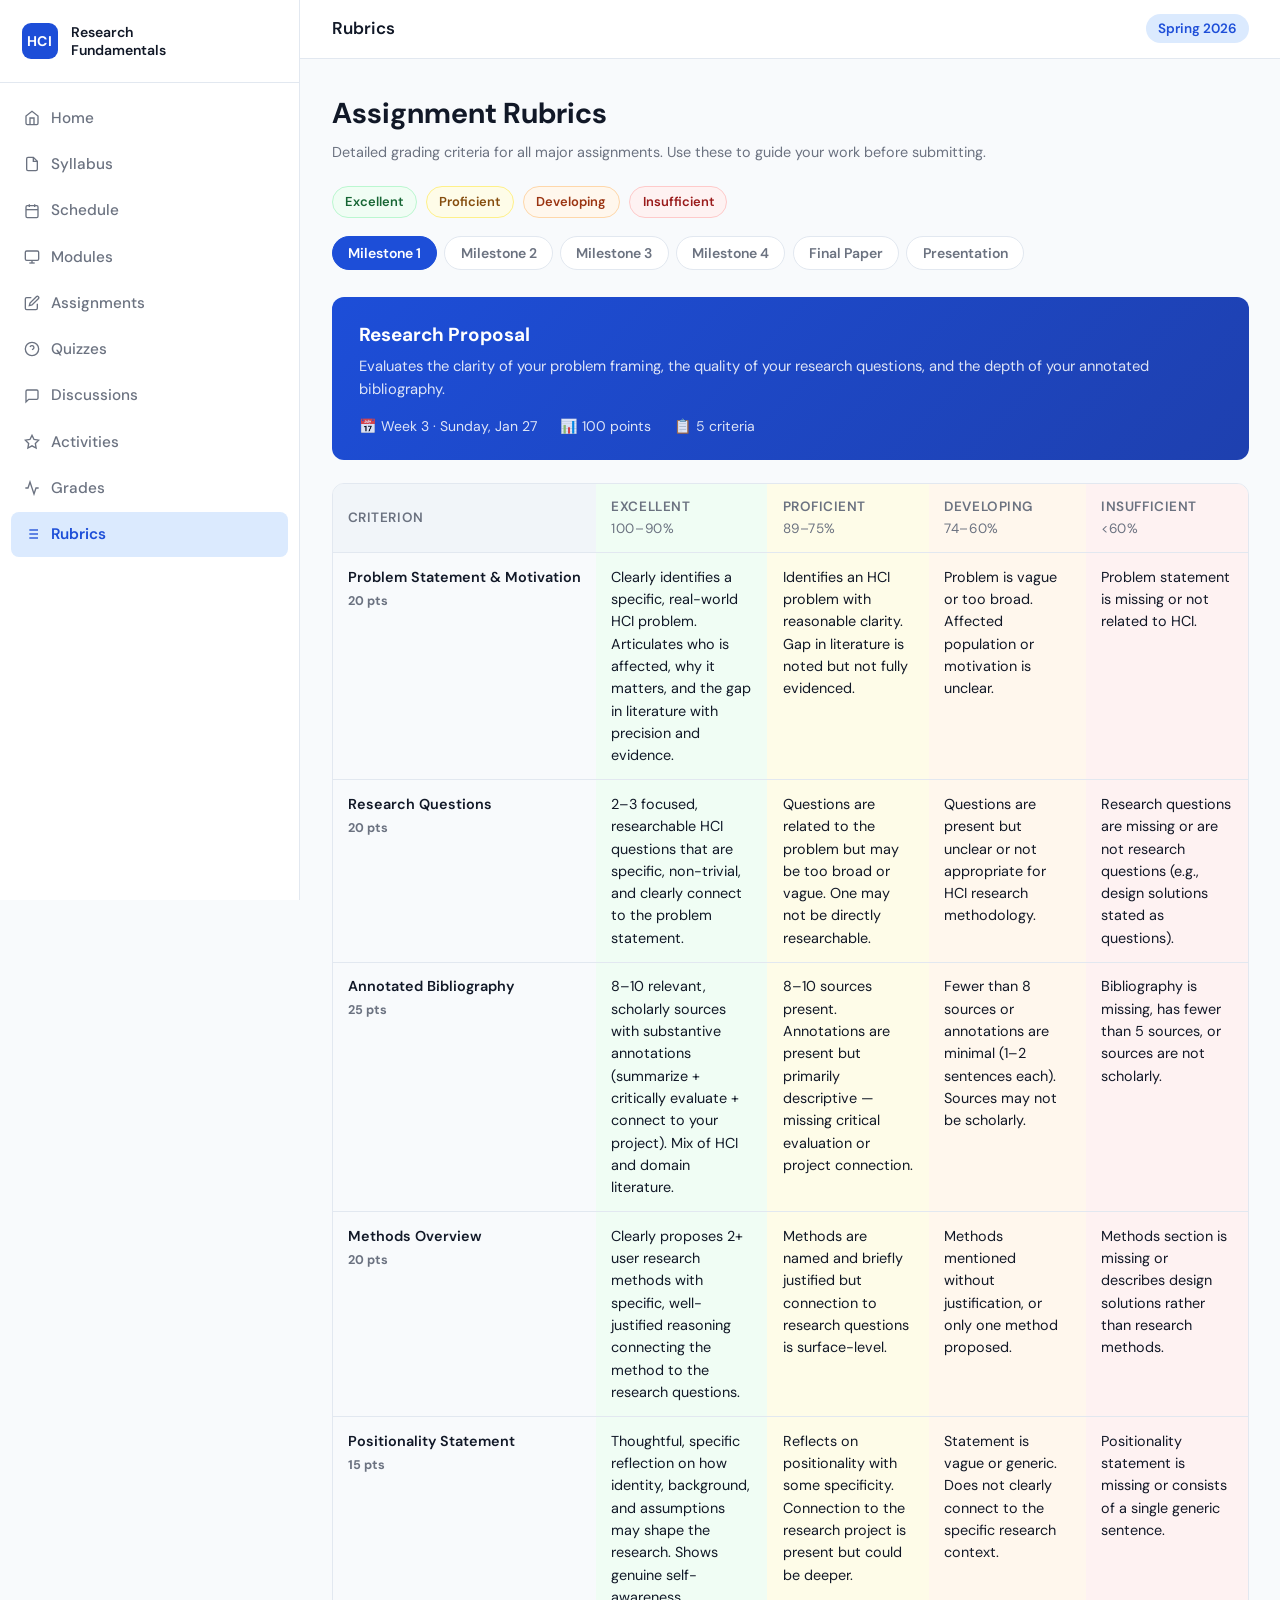
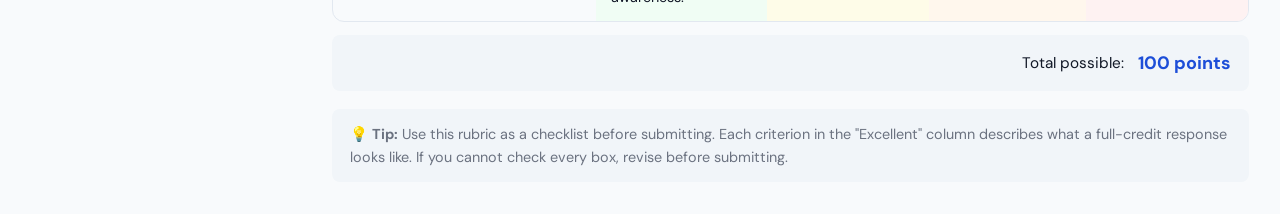
==== rubrics.html @ 25ca0538 "added activities, discussions, grades and rubrics pags" ====
<!DOCTYPE html>
<html lang="en">
<head>
<meta charset="UTF-8">
<meta name="viewport" content="width=device-width, initial-scale=1.0">
<title>Rubrics — HCI Research Fundamentals</title>
<link rel="stylesheet" href="shared.css">
<style>
  .rubric-nav { display: flex; gap: 0.4rem; flex-wrap: wrap; margin-bottom: 1.5rem; }
  .rubric-nav-btn {
    padding: 0.4rem 0.85rem; border-radius: 20px; font-size: 0.78rem;
    font-weight: 600; cursor: pointer; border: 1.5px solid var(--border);
    background: var(--surface); color: var(--text-muted); font-family: inherit;
    transition: all 0.15s;
  }
  .rubric-nav-btn:hover { border-color: var(--primary-muted); color: var(--text); }
  .rubric-nav-btn.active { background: var(--primary); color: white; border-color: var(--primary); }

  .rubric-panel { display: none; }
  .rubric-panel.active { display: block; }

  .rubric-header {
    background: linear-gradient(135deg, var(--primary), var(--primary-dark));
    color: white; border-radius: var(--radius); padding: 1.25rem 1.5rem;
    margin-bottom: 1.25rem;
  }
  .rubric-header h2 { margin: 0 0 0.25rem; font-size: 1.05rem; }
  .rubric-header p { margin: 0; font-size: 0.82rem; opacity: 0.85; }
  .rubric-header .rubric-meta { display: flex; gap: 1.25rem; margin-top: 0.75rem; flex-wrap: wrap; }
  .rubric-header .rubric-meta span { font-size: 0.78rem; opacity: 0.85; }

  .criteria-table-wrap { overflow-x: auto; border-radius: var(--radius); border: 1px solid var(--border); }
  table.rubric-t { min-width: 700px; }
  table.rubric-t th { font-size: 0.75rem; padding: 0.7rem 0.85rem; white-space: nowrap; }
  table.rubric-t td { padding: 0.7rem 0.85rem; font-size: 0.8rem; vertical-align: top; line-height: 1.55; }
  table.rubric-t td:first-child { font-weight: 600; white-space: nowrap; min-width: 140px; }
  table.rubric-t td:nth-child(2) { background: #f0fdf4; }
  table.rubric-t td:nth-child(3) { background: #fefce8; }
  table.rubric-t td:nth-child(4) { background: #fff7ed; }
  table.rubric-t td:nth-child(5) { background: #fef2f2; }
  .pts { font-size: 0.7rem; font-weight: 700; display: block; color: var(--text-muted); margin-top: 0.2rem; }

  .rubric-total {
    display: flex; justify-content: flex-end; align-items: center; gap: 0.75rem;
    margin-top: 0.75rem; padding: 0.75rem 1rem;
    background: var(--surface-alt); border-radius: var(--radius-sm);
    font-size: 0.85rem;
  }
  .rubric-total strong { font-size: 1rem; color: var(--primary); }

  .legend-chips { display: flex; gap: 0.5rem; flex-wrap: wrap; margin-bottom: 1rem; }
  .lc { padding: 0.25rem 0.7rem; border-radius: 20px; font-size: 0.72rem; font-weight: 600; }
</style>
</head>
<body>
<div class="app-shell">
  <nav class="sidebar" id="sidebar">
    <div class="sidebar-logo"><div class="logo-mark">HCI</div><div class="logo-text">Research<br>Fundamentals</div></div>
    <ul class="nav-list">
      <li><a href="index.html" class="nav-link"><svg width="16" height="16" fill="none" stroke="currentColor" stroke-width="2" viewBox="0 0 24 24"><path d="M3 9l9-7 9 7v11a2 2 0 01-2 2H5a2 2 0 01-2-2z"/><polyline points="9 22 9 12 15 12 15 22"/></svg>Home</a></li>
      <li><a href="syllabus.html" class="nav-link"><svg width="16" height="16" fill="none" stroke="currentColor" stroke-width="2" viewBox="0 0 24 24"><path d="M14 2H6a2 2 0 00-2 2v16a2 2 0 002 2h12a2 2 0 002-2V8z"/><polyline points="14 2 14 8 20 8"/></svg>Syllabus</a></li>
      <li><a href="schedule.html" class="nav-link"><svg width="16" height="16" fill="none" stroke="currentColor" stroke-width="2" viewBox="0 0 24 24"><rect x="3" y="4" width="18" height="18" rx="2"/><line x1="16" y1="2" x2="16" y2="6"/><line x1="8" y1="2" x2="8" y2="6"/><line x1="3" y1="10" x2="21" y2="10"/></svg>Schedule</a></li>
      <li><a href="modules.html" class="nav-link"><svg width="16" height="16" fill="none" stroke="currentColor" stroke-width="2" viewBox="0 0 24 24"><rect x="2" y="3" width="20" height="14" rx="2"/><line x1="8" y1="21" x2="16" y2="21"/><line x1="12" y1="17" x2="12" y2="21"/></svg>Modules</a></li>
      <li><a href="assignments.html" class="nav-link"><svg width="16" height="16" fill="none" stroke="currentColor" stroke-width="2" viewBox="0 0 24 24"><path d="M11 4H4a2 2 0 00-2 2v14a2 2 0 002 2h14a2 2 0 002-2v-7"/><path d="M18.5 2.5a2.121 2.121 0 013 3L12 15l-4 1 1-4 9.5-9.5z"/></svg>Assignments</a></li>
      <li><a href="quizzes.html" class="nav-link"><svg width="16" height="16" fill="none" stroke="currentColor" stroke-width="2" viewBox="0 0 24 24"><circle cx="12" cy="12" r="10"/><path d="M9.09 9a3 3 0 015.83 1c0 2-3 3-3 3"/><line x1="12" y1="17" x2="12.01" y2="17"/></svg>Quizzes</a></li>
      <li><a href="discussions.html" class="nav-link"><svg width="16" height="16" fill="none" stroke="currentColor" stroke-width="2" viewBox="0 0 24 24"><path d="M21 15a2 2 0 01-2 2H7l-4 4V5a2 2 0 012-2h14a2 2 0 012 2z"/></svg>Discussions</a></li>
      <li><a href="activities.html" class="nav-link"><svg width="16" height="16" fill="none" stroke="currentColor" stroke-width="2" viewBox="0 0 24 24"><polygon points="12 2 15.09 8.26 22 9.27 17 14.14 18.18 21.02 12 17.77 5.82 21.02 7 14.14 2 9.27 8.91 8.26 12 2"/></svg>Activities</a></li>
      <li><a href="grades.html" class="nav-link"><svg width="16" height="16" fill="none" stroke="currentColor" stroke-width="2" viewBox="0 0 24 24"><polyline points="22 12 18 12 15 21 9 3 6 12 2 12"/></svg>Grades</a></li>
      <li><a href="rubrics.html" class="nav-link active"><svg width="16" height="16" fill="none" stroke="currentColor" stroke-width="2" viewBox="0 0 24 24"><line x1="8" y1="6" x2="21" y2="6"/><line x1="8" y1="12" x2="21" y2="12"/><line x1="8" y1="18" x2="21" y2="18"/><line x1="3" y1="6" x2="3.01" y2="6"/><line x1="3" y1="12" x2="3.01" y2="12"/><line x1="3" y1="18" x2="3.01" y2="18"/></svg>Rubrics</a></li>
    </ul>
  </nav>
  <div class="main-content">
    <header class="topbar">
      <button class="menu-btn" onclick="toggleSidebar()"><svg width="20" height="20" fill="none" stroke="currentColor" stroke-width="2" viewBox="0 0 24 24"><line x1="3" y1="12" x2="21" y2="12"/><line x1="3" y1="6" x2="21" y2="6"/><line x1="3" y1="18" x2="21" y2="18"/></svg></button>
      <span class="page-title">Rubrics</span>
      <div class="topbar-actions"><span class="semester-badge">Spring 2026</span></div>
    </header>
    <div class="content-body">
      <h1 style="margin-bottom:0.25rem;">Assignment Rubrics</h1>
      <p class="text-muted text-sm" style="margin-bottom:1.25rem;">Detailed grading criteria for all major assignments. Use these to guide your work before submitting.</p>

      <div class="legend-chips">
        <span class="lc" style="background:#f0fdf4;color:#166534;border:1px solid #bbf7d0;">Excellent</span>
        <span class="lc" style="background:#fefce8;color:#854d0e;border:1px solid #fef08a;">Proficient</span>
        <span class="lc" style="background:#fff7ed;color:#9a3412;border:1px solid #fed7aa;">Developing</span>
        <span class="lc" style="background:#fef2f2;color:#991b1b;border:1px solid #fecaca;">Insufficient</span>
      </div>

      <div class="rubric-nav" id="rubricNav"></div>
      <div id="rubricPanels"></div>
    </div>
  </div>
</div>
<script src="shared.js"></script>
<script>
const rubrics = [
  {
    id: 'm1', label: 'Milestone 1', title: 'Research Proposal', points: 100, due: 'Week 3 · Sunday, Jan 27',
    desc: 'Evaluates the clarity of your problem framing, the quality of your research questions, and the depth of your annotated bibliography.',
    criteria: [
      { name: 'Problem Statement & Motivation', weight: 20,
        excellent: 'Clearly identifies a specific, real-world HCI problem. Articulates who is affected, why it matters, and the gap in literature with precision and evidence.', proficient: 'Identifies an HCI problem with reasonable clarity. Gap in literature is noted but not fully evidenced.', developing: 'Problem is vague or too broad. Affected population or motivation is unclear.', insufficient: 'Problem statement is missing or not related to HCI.' },
      { name: 'Research Questions', weight: 20,
        excellent: '2–3 focused, researchable HCI questions that are specific, non-trivial, and clearly connect to the problem statement.', proficient: 'Questions are related to the problem but may be too broad or vague. One may not be directly researchable.', developing: 'Questions are present but unclear or not appropriate for HCI research methodology.', insufficient: 'Research questions are missing or are not research questions (e.g., design solutions stated as questions).' },
      { name: 'Annotated Bibliography', weight: 25,
        excellent: '8–10 relevant, scholarly sources with substantive annotations (summarize + critically evaluate + connect to your project). Mix of HCI and domain literature.', proficient: '8–10 sources present. Annotations are present but primarily descriptive — missing critical evaluation or project connection.', developing: 'Fewer than 8 sources or annotations are minimal (1–2 sentences each). Sources may not be scholarly.', insufficient: 'Bibliography is missing, has fewer than 5 sources, or sources are not scholarly.' },
      { name: 'Methods Overview', weight: 20,
        excellent: 'Clearly proposes 2+ user research methods with specific, well-justified reasoning connecting the method to the research questions.', proficient: 'Methods are named and briefly justified but connection to research questions is surface-level.', developing: 'Methods mentioned without justification, or only one method proposed.', insufficient: 'Methods section is missing or describes design solutions rather than research methods.' },
      { name: 'Positionality Statement', weight: 15,
        excellent: 'Thoughtful, specific reflection on how identity, background, and assumptions may shape the research. Shows genuine self-awareness.', proficient: 'Reflects on positionality with some specificity. Connection to the research project is present but could be deeper.', developing: 'Statement is vague or generic. Does not clearly connect to the specific research context.', insufficient: 'Positionality statement is missing or consists of a single generic sentence.' },
    ]
  },
  {
    id: 'm2', label: 'Milestone 2', title: 'User Research Report', points: 100, due: 'Week 6 · Sunday, Feb 17',
    desc: 'Evaluates the rigor of your user research design, data quality, and ability to synthesize findings into actionable design implications.',
    criteria: [
      { name: 'Methods Section', weight: 20,
        excellent: 'Fully documents who participated (3–5+), how data was collected, and why methods were chosen. Sufficient detail to replicate.', proficient: 'Participants and methods described. Some detail may be missing (e.g., sampling rationale or number of sessions).', developing: 'Methods section is present but lacks important details. Rationale for method choice is absent.', insufficient: 'Methods section is missing or describes a single informal conversation.' },
      { name: 'Data Collection Artifacts', weight: 15,
        excellent: 'Interview guide, observation protocol, or survey instrument included. Questions are well-designed (open-ended, non-leading, sequenced logically).', proficient: 'Artifact is included but has some leading questions, gaps, or sequencing issues.', developing: 'Artifact is very brief or has significant methodological problems.', insufficient: 'No data collection artifact included.' },
      { name: 'Findings', weight: 25,
        excellent: 'Clear, well-organized themes with rich supporting evidence (specific quotes, detailed observations, data). Findings are analytically grounded.', proficient: 'Themes are present with some evidence. May be somewhat summary-level rather than analytically deep.', developing: 'Findings are vague or lack evidence. May present data without interpretation.', insufficient: 'No findings section or findings are entirely anecdotal without evidence.' },
      { name: 'Synthesis Artifact', weight: 20,
        excellent: 'Affinity diagram or equivalent clearly shows how raw data was organized into insights. All major themes are traceable to the data.', proficient: 'Synthesis artifact is present and shows some organization of data into categories.', developing: 'Artifact is included but the organization is unclear or themes do not map to the data.', insufficient: 'No synthesis artifact provided.' },
      { name: 'Design Implications', weight: 20,
        excellent: '3–5 specific, actionable implications that directly and explicitly connect to the findings. Each implication is concrete (not "improve usability").', proficient: 'Implications are present and connected to findings but may be vague or not all directly actionable.', developing: 'Implications are generic or disconnected from the actual findings.', insufficient: 'Design implications are missing.' },
    ]
  },
  {
    id: 'm3', label: 'Milestone 3', title: 'Prototype + Design Rationale', points: 100, due: 'Week 9 · Sunday, Mar 10',
    desc: 'Evaluates the quality of your hi-fi prototype and how clearly you can articulate and justify design decisions through research.',
    criteria: [
      { name: 'Hi-Fi Prototype Quality', weight: 30,
        excellent: 'Figma prototype covers core user flow with 5+ screens/states. Interactions are realistic, visual design is consistent and polished.', proficient: 'Prototype has 5+ screens with basic interactions. Some inconsistencies in visual design.', developing: 'Prototype has fewer than 5 screens or interactions are minimal/broken.', insufficient: 'No hi-fi prototype submitted, or prototype is clearly a wireframe with no visual design.' },
      { name: 'Design Rationale', weight: 30,
        excellent: '3–4 pages. Every major design decision is explicitly connected to a specific research finding or interaction design principle. Reasoning is clear and specific.', proficient: 'Rationale is present and connects decisions to research, but some connections are vague or assumptions are unstated.', developing: 'Rationale describes design decisions but does not connect them to research findings.', insufficient: 'Design rationale is missing or is a feature list rather than justification.' },
      { name: 'Accessibility Documentation', weight: 20,
        excellent: 'WCAG 2.1 checklist completed. Issues are specifically identified with the WCAG criterion cited, and a fix is documented for each.', proficient: 'Checklist completed with some issues identified. Fixes may be vague for some items.', developing: 'Checklist is partially completed or issues are noted without fixes.', insufficient: 'No accessibility documentation provided.' },
      { name: 'Lo-Fi to Hi-Fi Evolution', weight: 20,
        excellent: 'Before/after sketches clearly show the evolution. Key changes are explained with specific reasoning connecting each change to feedback received.', proficient: 'Before/after sketches are present. Some changes are explained but reasoning may be brief.', developing: 'Only hi-fi or only lo-fi is shown, or changes are not explained.', insufficient: 'Lo-fi to hi-fi evolution section is missing.' },
    ]
  },
  {
    id: 'm4', label: 'Milestone 4', title: 'Evaluation Findings Report', points: 100, due: 'Week 12 · Sunday, Mar 31',
    desc: 'Evaluates the rigor of your evaluation plan, quality of data collection, and ability to synthesize findings into evidence-based recommendations.',
    criteria: [
      { name: 'Evaluation Plan', weight: 15,
        excellent: 'Documents participants, tasks (as realistic scenarios), measures, and methods clearly. Protocol is replicable.', proficient: 'Plan is present with most elements. Task scenarios may be instructions rather than goals.', developing: 'Evaluation plan is vague or missing key components.', insufficient: 'No evaluation plan provided.' },
      { name: 'Quantitative Results', weight: 20,
        excellent: 'Reports task completion rates, time on task, and SUS scores accurately. Data is clearly presented with appropriate visualizations.', proficient: 'Quantitative data reported but may be missing one measure or visualizations are unclear.', developing: 'Quantitative data present but not interpreted or missing significant measures.', insufficient: 'No quantitative results reported.' },
      { name: 'Qualitative Findings', weight: 25,
        excellent: 'Rich themes from think-aloud and interviews with specific supporting evidence. Coding process is transparent.', proficient: 'Themes are present with some evidence. May be somewhat descriptive.', developing: 'Findings are vague or quotes are cherry-picked without analytical context.', insufficient: 'No qualitative findings reported.' },
      { name: 'Heuristic Evaluation', weight: 20,
        excellent: 'All violations clearly identified with specific heuristic cited, description of the issue, affected users, and severity rating (1–4) justified.', proficient: 'Violations identified with heuristics cited. Severity ratings present but some may lack justification.', developing: 'Some violations identified but heuristics not always cited or severity ratings absent.', insufficient: 'Heuristic evaluation section is missing.' },
      { name: 'Prioritized Recommendations', weight: 20,
        excellent: '5+ specific redesign recommendations with severity ratings. Each recommendation is directly grounded in evidence from both qual and quant findings.', proficient: 'Recommendations present and connected to findings. Some may lack specificity.', developing: 'Recommendations are generic or not clearly connected to findings.', insufficient: 'No recommendations provided or fewer than 3.' },
    ]
  },
  {
    id: 'final', label: 'Final Paper', title: 'CHI-Style Research Paper', points: 100, due: 'Week 15 · Monday, Apr 21',
    desc: 'Evaluates the scholarly quality, completeness, and coherence of your final 10–14 page CHI-style research paper.',
    criteria: [
      { name: 'Abstract & Introduction', weight: 10,
        excellent: 'Abstract succinctly summarizes the paper\'s contribution. Introduction clearly motivates the problem, states research questions, and outlines contributions.', proficient: 'Abstract and intro are present and clear but may overstate claims or miss one element.', developing: 'Abstract is too vague or intro does not clearly state research questions.', insufficient: 'Abstract or introduction is missing.' },
      { name: 'Related Work', weight: 20,
        excellent: '15+ sources synthesized analytically — not a list of summaries. Clearly positions the current work relative to prior research.', proficient: 'Related work is present with 15+ sources. May be more summary-style than synthetic.', developing: 'Fewer than 15 sources or related work is a series of disconnected summaries.', insufficient: 'Related work section is missing or has fewer than 8 sources.' },
      { name: 'Methods, Findings & Design', weight: 25,
        excellent: 'All sections from Milestones 1–3 are integrated coherently. Methods are replicable. Findings are evidence-based. Design decisions are justified.', proficient: 'Sections are present and adequately detailed. Integration between sections is mostly clear.', developing: 'Sections are present but read as pasted-in milestone sections rather than integrated narrative.', insufficient: 'One or more of these sections is missing.' },
      { name: 'Evaluation & Discussion', weight: 25,
        excellent: 'Evaluation findings are clearly reported. Discussion interprets findings meaningfully, addresses limitations honestly, and discusses implications for HCI.', proficient: 'Evaluation reported clearly. Discussion is present but implications may be surface-level.', developing: 'Evaluation reported but discussion is brief or does not address limitations.', insufficient: 'Evaluation or discussion section is missing.' },
      { name: 'Writing Quality & Citations', weight: 20,
        excellent: 'Clear, precise academic writing throughout. All sources properly cited in IEEE format. Paper is 10–14 pages, well-structured, and free of significant errors.', proficient: 'Writing is clear with minor errors. IEEE citations mostly correct. Within page limits.', developing: 'Writing has recurring errors. Citations inconsistent. Paper may be outside page limits.', insufficient: 'Writing is unclear or unpolished. Citations are missing or wrong format.' },
    ]
  },
  {
    id: 'presentation', label: 'Presentation', title: 'Final Showcase Presentation', points: 100, due: 'Week 15 · Monday, Apr 21 (in class)',
    desc: 'Evaluates your ability to communicate your research clearly, demonstrate your prototype effectively, and respond to questions.',
    criteria: [
      { name: 'Research Communication', weight: 30,
        excellent: 'Presentation clearly communicates the problem, research process, findings, and contributions. Narrative is compelling and well-structured for a mixed audience.', proficient: 'Presentation covers key elements but some transitions or explanations may be unclear.', developing: 'Presentation covers the project but the narrative is hard to follow or key elements are missing.', insufficient: 'Presentation is incomplete or does not address the research.' },
      { name: 'Prototype Demonstration', weight: 25,
        excellent: 'Live prototype demo is smooth, covers the core user flow, and is clearly connected to the research findings. Demonstrates key design decisions.', proficient: 'Demo is present and functional. Connection to research findings could be made more explicit.', developing: 'Demo has technical issues or does not effectively communicate the design.', insufficient: 'No prototype demo included.' },
      { name: 'Slide Design & Visual Communication', weight: 20,
        excellent: 'Slides support rather than replicate speech. Visuals are clear, consistent, and enhance understanding. Text is minimal and purposeful.', proficient: 'Slides are readable and organized. Some slides may have too much text.', developing: 'Slides are dense or visual design detracts from the presentation.', insufficient: 'No slides, or slides are a bullet-point dump that is read verbatim.' },
      { name: 'Q&A Response', weight: 25,
        excellent: 'Responds to questions with clarity, intellectual honesty, and scholarly grounding. Acknowledges limitations thoughtfully.', proficient: 'Responds adequately to most questions. May struggle with one or two more challenging questions.', developing: 'Responses are vague or avoid addressing the question directly.', insufficient: 'Unable to respond to questions or becomes defensive.' },
    ]
  }
];

const nav = document.getElementById('rubricNav');
const panels = document.getElementById('rubricPanels');
function showRubric(id) {
  document.querySelectorAll('.rubric-nav-btn')
    .forEach(b => b.classList.remove('active'));

  document.querySelectorAll('.rubric-panel')
    .forEach(p => p.classList.remove('active'));

  const btn = document.querySelector(`[data-target="${id}"]`);
  const panel = document.getElementById('panel-' + id);

  if (btn) btn.classList.add('active');
  if (panel) panel.classList.add('active');
}
rubrics.forEach((r, i) => {
  const btn = document.createElement('button');
  btn.className = 'rubric-nav-btn' + (i === 0 ? ' active' : '');
  btn.textContent = r.label;
  btn.dataset.target = r.id;
//   const btn = document.createElement('button');
//   btn.className = 'rubric-nav-btn' + (i === 0 ? ' active' : '');
//   btn.textContent = r.label;
//   btn.onclick = () => {
//     document.querySelectorAll('.rubric-nav-btn').forEach(b => b.classList.remove('active'));
//     document.querySelectorAll('.rubric-panel').forEach(p => p.classList.remove('active'));
//     btn.classList.add('active');
//     document.getElementById('panel-' + r.id).classList.add('active');
//   };
  btn.onclick = () => showRubric(r.id);
  nav.appendChild(btn);

  const panel = document.createElement('div');
  panel.className = 'rubric-panel' + (i === 0 ? ' active' : '');
  panel.id = 'panel-' + r.id;

  const totalPts = r.criteria.reduce((s, c) => s + c.weight, 0);

  panel.innerHTML = `
    <div class="rubric-header">
      <h2>${r.title}</h2>
      <p>${r.desc}</p>
      <div class="rubric-meta">
        <span>📅 ${r.due}</span>
        <span>📊 ${r.points} points</span>
        <span>📋 ${r.criteria.length} criteria</span>
      </div>
    </div>
    <div class="criteria-table-wrap">
      <table class="rubric-t">
        <thead>
          <tr>
            <th>Criterion</th>
            <th style="background:#f0fdf4;">Excellent<br><span style="font-weight:400;">100–90%</span></th>
            <th style="background:#fefce8;">Proficient<br><span style="font-weight:400;">89–75%</span></th>
            <th style="background:#fff7ed;">Developing<br><span style="font-weight:400;">74–60%</span></th>
            <th style="background:#fef2f2;">Insufficient<br><span style="font-weight:400;">&lt;60%</span></th>
          </tr>
        </thead>
        <tbody>
          ${r.criteria.map(c => `
            <tr>
              <td>${c.name}<span class="pts">${c.weight} pts</span></td>
              <td>${c.excellent}</td>
              <td>${c.proficient}</td>
              <td>${c.developing}</td>
              <td>${c.insufficient}</td>
            </tr>
          `).join('')}
        </tbody>
      </table>
    </div>
    <div class="rubric-total">
      <span>Total possible:</span>
      <strong>${r.points} points</strong>
    </div>
    <div style="margin-top:1rem;padding:0.75rem 1rem;background:var(--surface-alt);border-radius:var(--radius-sm);font-size:0.8rem;color:var(--text-muted);">
      💡 <strong>Tip:</strong> Use this rubric as a checklist before submitting. Each criterion in the "Excellent" column describes what a full-credit response looks like. If you cannot check every box, revise before submitting.
    </div>
  `;
  panels.appendChild(panel);
});

// Handle anchor links from other pages
// if (location.hash) {
//   const targetId = location.hash.replace('#', '');
//   const btn = Array.from(document.querySelectorAll('.rubric-nav-btn')).find(b => b.textContent.toLowerCase().includes(targetId));
//   if (btn) btn.click();
// }
if (location.hash) {
  const targetId = location.hash.replace('#', '');
  showRubric(targetId);
}
</script>
</body>
</html>
---- shared.css ----
/* ============================================================
   HCI Course — Shared Styles
   ============================================================ */

@import url('https://fonts.googleapis.com/css2?family=DM+Sans:wght@400;500;600;700&family=DM+Mono:wght@400;500&display=swap');

:root {
  --primary: #1d4ed8;
  --primary-dark: #1e40af;
  --primary-mid: #2563eb;
  --primary-light: #dbeafe;
  --primary-muted: #bfdbfe;

  --accent: #f59e0b;
  --accent-light: #fef3c7;

  --danger: #dc2626;
  --danger-light: #fee2e2;

  --info: #2563eb;
  --info-light: #dbeafe;

  --bg: #f8fafc;
  --surface: #ffffff;
  --surface-alt: #f1f5f9;
  --border: #e2e8f0;
  --border-focus: #93c5fd;

  --text: #111827;
  --text-muted: #6b7280;
  --text-light: #9ca3af;

  --sidebar-w: 300px;
  --radius: 12px;
  --radius-sm: 8px;
  --shadow-sm: 0 1px 3px rgba(0,0,0,0.06), 0 1px 2px rgba(0,0,0,0.04);
  --shadow-md: 0 4px 12px rgba(0,0,0,0.08);
}

*, *::before, *::after { box-sizing: border-box; margin: 0; padding: 0; }

html { font-size: 18px; }
body {
  font-family: 'DM Sans', system-ui, sans-serif;
  background: var(--bg);
  color: var(--text);
  line-height: 1.6;
  min-height: 100vh;
}

/* ── Layout ── */
.app-shell { display: flex; min-height: 100vh; }

.sidebar {
  min-width: var(--sidebar-w);
  background: var(--surface);
  border-right: 1px solid var(--border);
  display: flex;
  flex-direction: column;
  padding: 0;
  position: fixed;
  top: 0; left: 0; bottom: 0;
  z-index: 100;
  overflow-y: auto;
  transition: transform 0.25s ease;
}

.sidebar-logo {
  display: flex;
  align-items: center;
  gap: 0.75rem;
  padding: 1.25rem 1.2rem;
  border-bottom: 1px solid var(--border);
  text-decoration: none;
  color: inherit;
}
.logo-mark {
  width: 36px; height: 36px;
  background: var(--primary);
  color: white;
  border-radius: 9px;
  display: flex; align-items: center; justify-content: center;
  font-weight: 700; font-size: 0.78rem;
  letter-spacing: 0.05em;
  flex-shrink: 0;
}
.logo-text {
  font-size: 0.78rem;
  font-weight: 600;
  line-height: 1.3;
  color: var(--text);
}

.nav-list {
  list-style: none;
  padding: 0.75rem 0.6rem;
  flex: 1;
}
.nav-list li { margin-bottom: 2px; }
.nav-link {
  display: flex;
  align-items: center;
  gap: 0.6rem;
  padding: 0.55rem 0.75rem;
  border-radius: 8px;
  text-decoration: none;
  color: var(--text-muted);
  font-size: 0.85rem;
  font-weight: 500;
  transition: background 0.15s, color 0.15s;
}
.nav-link:hover { background: var(--surface-alt); color: var(--text); }
.nav-link.active { background: var(--primary-light); color: var(--primary); font-weight: 600; }
.nav-link svg { flex-shrink: 0; }

.main-content {
  margin-left: var(--sidebar-w);
  flex: 1;
  display: flex;
  flex-direction: column;
  min-width: 0;
}

.topbar {
  background: var(--surface);
  border-bottom: 1px solid var(--border);
  padding: 0.8rem 1.75rem;
  display: flex;
  align-items: center;
  gap: 1rem;
  position: sticky;
  top: 0;
  z-index: 50;
}
.menu-btn {
  display: none;
  background: none;
  border: none;
  cursor: pointer;
  color: var(--text);
  padding: 0.25rem;
}
.page-title {
  font-weight: 600;
  font-size: 0.95rem;
  flex: 1;
}
.topbar-actions { display: flex; align-items: center; gap: 0.75rem; }
.semester-badge {
  background: var(--primary-light);
  color: var(--primary);
  font-size: 0.75rem;
  font-weight: 600;
  padding: 0.2rem 0.65rem;
  border-radius: 20px;
}

.content-body {
  display: flex;
  flex-direction: column;
  padding: 1.75rem;
}

.content-image-wrap {
  display: flex;
  gap: 16px;
}

.abc {
  width: min-content;
  flex-grow: 1;
}

.instructor-photo {
  min-width: var(--sidebar-w);
  max-width: 400px;
  width: 400px;
}

.instructor-img {
  min-width: var(--sidebar-w);
  max-width: 400px;
  width: 400px;
}

.instructor-heading {
  font-weight: bold;
  margin-bottom: 16px;
}

.instructor-name {
  font-weight: bolder;
}

/* ── Typography ── */
h1 { font-size: 1.6rem; font-weight: 700; }
h2 { font-size: 1.15rem; font-weight: 700; }
h3 { font-size: 1rem; font-weight: 600; }
h4 { font-size: 0.9rem; font-weight: 600; }

.section-header {
  display: flex;
  align-items: center;
  justify-content: space-between;
  margin-bottom: 1rem;
}
.section-title {
  font-size: 1rem;
  font-weight: 700;
  color: var(--text);
}

/* ── Cards ── */
.card {
  background: var(--surface);
  border: 1px solid var(--border);
  border-radius: var(--radius);
  padding: 1.25rem;
  box-shadow: var(--shadow-sm);
}

/* ── Buttons ── */
.btn {
  display: inline-flex; align-items: center; gap: 0.4rem;
  background: var(--primary);
  color: white;
  border: none;
  border-radius: 8px;
  padding: 0.5rem 1rem;
  font-size: 0.85rem;
  font-weight: 600;
  cursor: pointer;
  text-decoration: none;
  transition: background 0.15s, opacity 0.15s;
  font-family: inherit;
}
.btn:hover { background: var(--primary-dark); }
.btn-sm { padding: 0.35rem 0.75rem; font-size: 0.78rem; }
.btn-outline {
  background: transparent;
  color: var(--primary);
  border: 1.5px solid var(--primary);
}
.btn-outline:hover { background: var(--primary-light); }
.btn-ghost {
  background: transparent;
  color: var(--text-muted);
  border: 1px solid var(--border);
}
.btn-ghost:hover { background: var(--surface-alt); color: var(--text); }

/* ── Badges ── */
.badge-status {
  display: inline-block;
  font-size: 0.7rem;
  font-weight: 600;
  padding: 0.18rem 0.55rem;
  border-radius: 20px;
  text-transform: uppercase;
  letter-spacing: 0.05em;
}
.badge-upcoming { background: var(--info-light); color: var(--info); }
.badge-open { background: var(--primary-light); color: var(--primary); }
.badge-due { background: var(--accent-light); color: #92400e; }
.badge-submitted { background: #e0e7ff; color: #4338ca; }
.badge-graded { background: var(--primary-light); color: var(--primary); }
.badge-late { background: var(--danger-light); color: var(--danger); }

/* ── Tables ── */
table { width: 100%; border-collapse: collapse; font-size: 0.85rem; }
th {
  text-align: left;
  padding: 0.6rem 0.85rem;
  background: var(--surface-alt);
  border-bottom: 1px solid var(--border);
  font-weight: 600;
  font-size: 0.78rem;
  color: var(--text-muted);
  text-transform: uppercase;
  letter-spacing: 0.04em;
}
td {
  padding: 0.7rem 0.85rem;
  border-bottom: 1px solid var(--border);
  vertical-align: middle;
}
tr:last-child td { border-bottom: none; }
tr:hover td { background: var(--surface-alt); }
.table-wrap {
  background: var(--surface);
  border: 1px solid var(--border);
  border-radius: var(--radius);
  overflow: hidden;
}

/* ── Tabs ── */
.tabs { display: flex; gap: 0; border-bottom: 1px solid var(--border); margin-bottom: 1.5rem; }
.tab-btn {
  background: none;
  border: none;
  padding: 0.65rem 1.1rem;
  font-size: 0.85rem;
  font-weight: 500;
  color: var(--text-muted);
  cursor: pointer;
  border-bottom: 2px solid transparent;
  margin-bottom: -1px;
  font-family: inherit;
  transition: color 0.15s, border-color 0.15s;
}
.tab-btn:hover { color: var(--text); }
.tab-btn.active { color: var(--primary); border-bottom-color: var(--primary); font-weight: 600; }
.tab-panel { display: none; }
.tab-panel.active { display: block; }

/* ── Form elements ── */
input, textarea, select {
  font-family: inherit;
  font-size: 0.875rem;
  padding: 0.55rem 0.75rem;
  border: 1.5px solid var(--border);
  border-radius: 8px;
  background: var(--surface);
  color: var(--text);
  outline: none;
  transition: border-color 0.15s;
  width: 100%;
}
input:focus, textarea:focus, select:focus { border-color: var(--primary); }
label { font-size: 0.82rem; font-weight: 600; color: var(--text); display: block; margin-bottom: 0.3rem; }
.form-group { margin-bottom: 1rem; }

/* ── Accordion ── */
.accordion { border: 1px solid var(--border); border-radius: var(--radius); overflow: hidden; }
.accordion + .accordion { margin-top: 0.6rem; }
.accordion-header {
  display: flex;
  align-items: center;
  padding: 1rem 1.25rem;
  cursor: pointer;
  background: var(--surface);
  user-select: none;
  gap: 0.75rem;
}
.accordion-header:hover { background: var(--surface-alt); }
.accordion-title { flex: 1; font-weight: 600; font-size: 0.9rem; }
.accordion-chevron {
  transition: transform 0.2s;
  color: var(--text-muted);
}
.accordion.open .accordion-chevron { transform: rotate(180deg); }
.accordion-body {
  display: none;
  padding: 0 1.25rem 1.25rem;
  border-top: 1px solid var(--border);
}
.accordion.open .accordion-body { display: block; }

/* ── Quiz / Form ── */
.quiz-question {
  background: var(--surface);
  border: 1px solid var(--border);
  border-radius: var(--radius);
  padding: 1.25rem;
  margin-bottom: 1rem;
}
.quiz-question h4 { margin-bottom: 0.75rem; }
.quiz-option {
  display: flex;
  align-items: center;
  gap: 0.6rem;
  padding: 0.55rem 0.75rem;
  border: 1.5px solid var(--border);
  border-radius: 8px;
  margin-bottom: 0.5rem;
  cursor: pointer;
  transition: border-color 0.15s, background 0.15s;
  font-size: 0.875rem;
}
.quiz-option:hover { background: var(--surface-alt); border-color: var(--primary-muted); }
.quiz-option.selected { background: var(--primary-light); border-color: var(--primary); }
.quiz-option.correct { background: #dcfce7; border-color: var(--primary); }
.quiz-option.wrong { background: var(--danger-light); border-color: var(--danger); }
.quiz-option input[type="radio"] { accent-color: var(--primary); }

/* ── Discussion ── */
.post-card {
  background: var(--surface);
  border: 1px solid var(--border);
  border-radius: var(--radius);
  padding: 1.1rem 1.25rem;
  margin-bottom: 0.75rem;
}
.post-meta { display: flex; align-items: center; gap: 0.75rem; margin-bottom: 0.6rem; }
.avatar {
  width: 32px; height: 32px;
  background: var(--primary);
  color: white;
  border-radius: 50%;
  display: flex; align-items: center; justify-content: center;
  font-size: 0.75rem;
  font-weight: 700;
  flex-shrink: 0;
}
.post-meta .author { font-weight: 600; font-size: 0.85rem; }
.post-meta .time { font-size: 0.75rem; color: var(--text-muted); }
.post-body { font-size: 0.875rem; line-height: 1.6; }
.post-actions { margin-top: 0.75rem; display: flex; gap: 0.5rem; }

/* ── Rubric ── */
.rubric-table td, .rubric-table th { font-size: 0.8rem; vertical-align: top; }
.rubric-cell-excellent { background: #dcfce7; }
.rubric-cell-good { background: #fef9c3; }
.rubric-cell-satisfactory { background: #ffedd5; }
.rubric-cell-insufficient { background: #fee2e2; }

/* ── Responsive ── */
@media (max-width: 720px) {
  .sidebar { transform: translateX(-100%); }
  .sidebar.open { transform: translateX(0); }
  .main-content { margin-left: 0; }
  .menu-btn { display: flex; }
  .content-body { padding: 1rem; }
  .topbar { padding: 0.8rem 1rem; }
}

/* ── Utility ── */
.text-muted { color: var(--text-muted); }
.text-sm { font-size: 0.8rem; }
.mt-1 { margin-top: 0.5rem; }
.mt-2 { margin-top: 1rem; }
.mt-3 { margin-top: 1.5rem; }
.mb-1 { margin-bottom: 0.5rem; }
.mb-2 { margin-bottom: 1rem; }
.flex { display: flex; }
.gap-1 { gap: 0.5rem; }
.gap-2 { gap: 1rem; }
.items-center { align-items: center; }
.justify-between { justify-content: space-between; }
.font-mono { font-family: 'DM Mono', monospace; }

/* overlay for mobile sidebar */
.sidebar-overlay {
  display: none;
  position: fixed; inset: 0;
  background: rgba(0,0,0,0.35);
  z-index: 99;
}
.sidebar-overlay.active { display: block; }
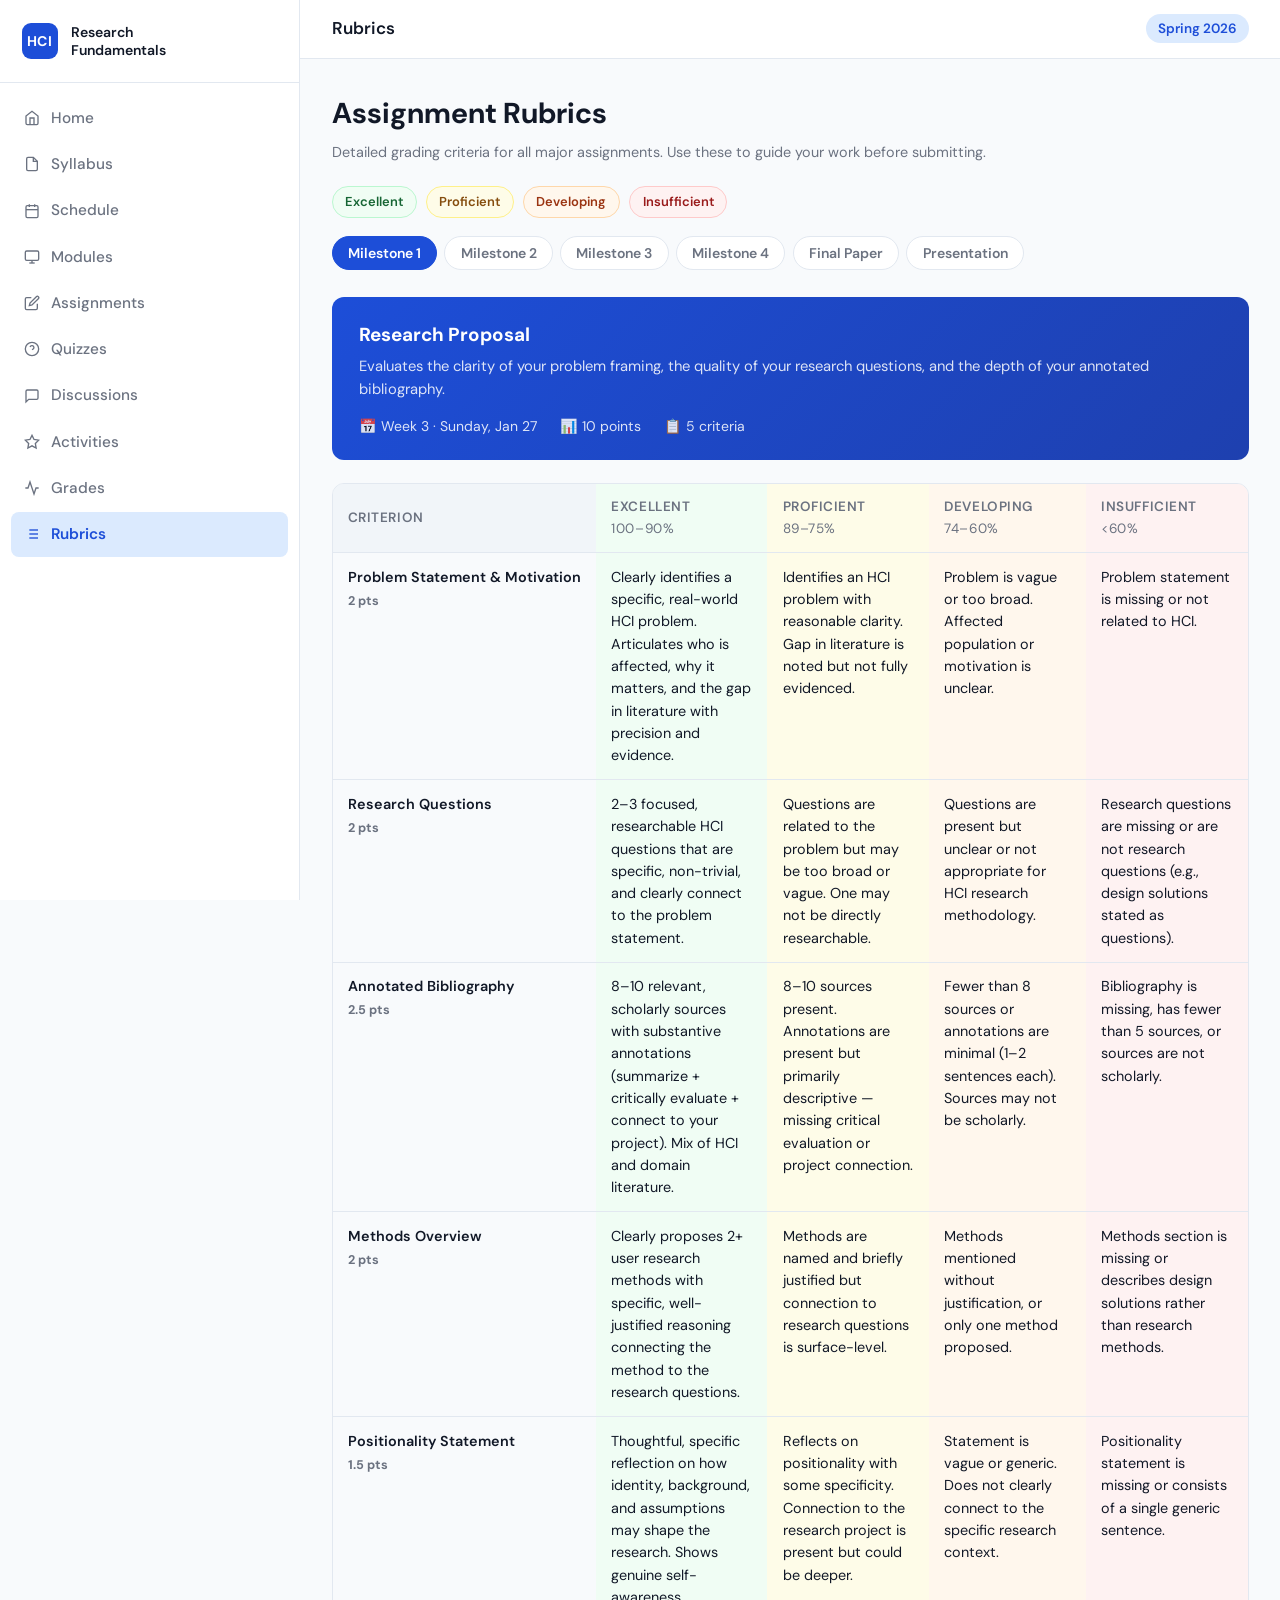
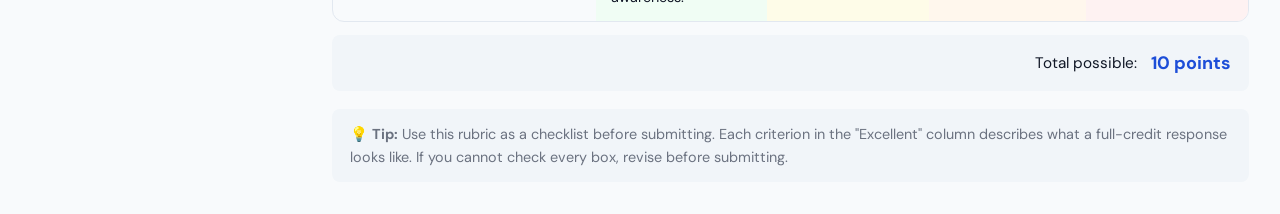
==== commit f2bd4cee: "fixed rubrics weights" ====
--- a/rubrics.html
+++ b/rubrics.html
@@ -95,18 +95,18 @@
 <script>
 const rubrics = [
   {
-    id: 'm1', label: 'Milestone 1', title: 'Research Proposal', points: 100, due: 'Week 3 · Sunday, Jan 27',
+    id: 'm1', label: 'Milestone 1', title: 'Research Proposal', points: 10, due: 'Week 3 · Sunday, Jan 27',
     desc: 'Evaluates the clarity of your problem framing, the quality of your research questions, and the depth of your annotated bibliography.',
     criteria: [
-      { name: 'Problem Statement & Motivation', weight: 20,
+      { name: 'Problem Statement & Motivation', weight: 2,
         excellent: 'Clearly identifies a specific, real-world HCI problem. Articulates who is affected, why it matters, and the gap in literature with precision and evidence.', proficient: 'Identifies an HCI problem with reasonable clarity. Gap in literature is noted but not fully evidenced.', developing: 'Problem is vague or too broad. Affected population or motivation is unclear.', insufficient: 'Problem statement is missing or not related to HCI.' },
-      { name: 'Research Questions', weight: 20,
+      { name: 'Research Questions', weight: 2,
         excellent: '2–3 focused, researchable HCI questions that are specific, non-trivial, and clearly connect to the problem statement.', proficient: 'Questions are related to the problem but may be too broad or vague. One may not be directly researchable.', developing: 'Questions are present but unclear or not appropriate for HCI research methodology.', insufficient: 'Research questions are missing or are not research questions (e.g., design solutions stated as questions).' },
-      { name: 'Annotated Bibliography', weight: 25,
+      { name: 'Annotated Bibliography', weight: 2.5,
         excellent: '8–10 relevant, scholarly sources with substantive annotations (summarize + critically evaluate + connect to your project). Mix of HCI and domain literature.', proficient: '8–10 sources present. Annotations are present but primarily descriptive — missing critical evaluation or project connection.', developing: 'Fewer than 8 sources or annotations are minimal (1–2 sentences each). Sources may not be scholarly.', insufficient: 'Bibliography is missing, has fewer than 5 sources, or sources are not scholarly.' },
-      { name: 'Methods Overview', weight: 20,
+      { name: 'Methods Overview', weight: 2,
         excellent: 'Clearly proposes 2+ user research methods with specific, well-justified reasoning connecting the method to the research questions.', proficient: 'Methods are named and briefly justified but connection to research questions is surface-level.', developing: 'Methods mentioned without justification, or only one method proposed.', insufficient: 'Methods section is missing or describes design solutions rather than research methods.' },
-      { name: 'Positionality Statement', weight: 15,
+      { name: 'Positionality Statement', weight: 1.5,
         excellent: 'Thoughtful, specific reflection on how identity, background, and assumptions may shape the research. Shows genuine self-awareness.', proficient: 'Reflects on positionality with some specificity. Connection to the research project is present but could be deeper.', developing: 'Statement is vague or generic. Does not clearly connect to the specific research context.', insufficient: 'Positionality statement is missing or consists of a single generic sentence.' },
     ]
   },
